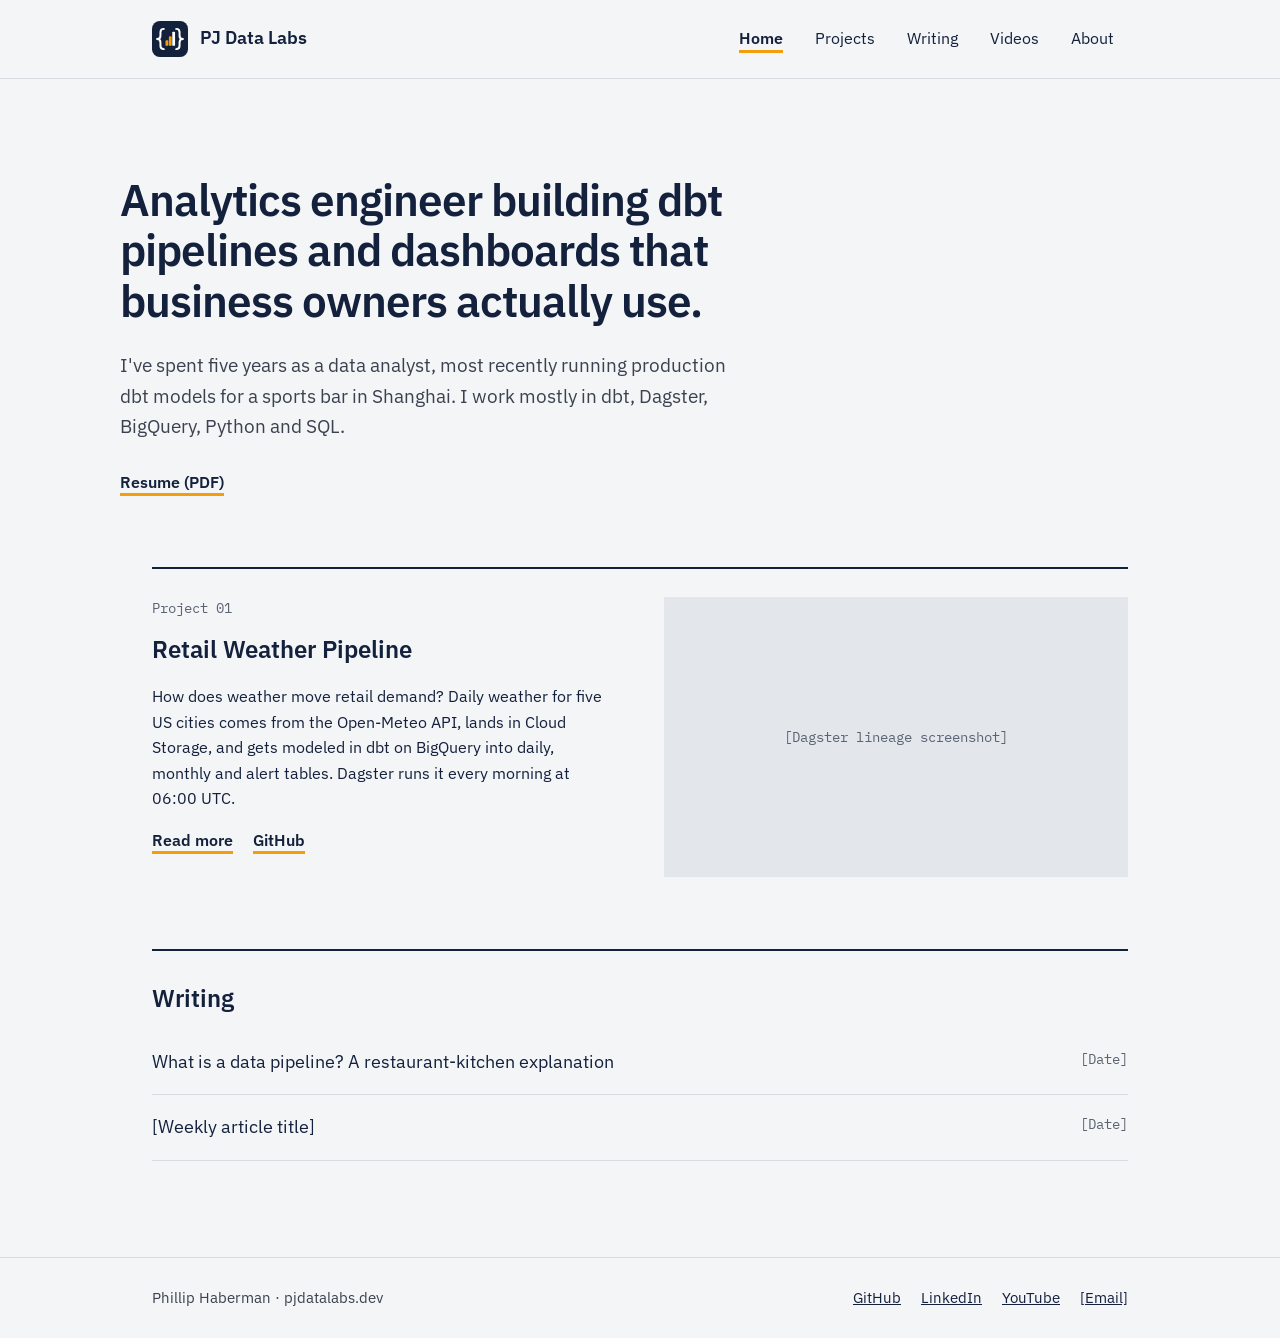
==== index.html @ 64bd1eba "pages" ====
<!DOCTYPE html>
<html lang="en">
<head>
  <meta charset="utf-8">
  <meta name="viewport" content="width=device-width, initial-scale=1">
  <title>PJ Data Labs | Phillip Haberman, Analytics Engineer</title>
  <meta name="description" content="Phillip Haberman builds dbt pipelines and dashboards. Portfolio, projects and writing.">
  <link rel="icon" href="img/logo.svg" type="image/svg+xml">
  <link rel="preconnect" href="https://fonts.googleapis.com">
  <link rel="preconnect" href="https://fonts.gstatic.com" crossorigin>
  <link rel="stylesheet" href="https://fonts.googleapis.com/css2?family=IBM+Plex+Mono:wght@400;500&family=IBM+Plex+Sans:wght@400;500;600;700&display=swap">
  <link rel="stylesheet" href="css/style.css">
</head>
<body>

  <header class="site-header">
    <div class="container">
      <a class="brand" href="index.html">
        <img src="img/logo.svg" alt="" width="36" height="36">
        PJ Data Labs
      </a>
      <nav class="nav" aria-label="Main">
        <a href="index.html" aria-current="page">Home</a>
        <a href="projects.html">Projects</a>
        <a href="writing.html">Writing</a>
        <a href="videos.html">Videos</a>
        <a href="about.html">About</a>
      </nav>
    </div>
  </header>

  <main>
    <section class="hero container">
      <h1>Analytics engineer building dbt pipelines and dashboards that business owners actually use.</h1>
      <p class="lead">I've spent five years as a data analyst, most recently running production dbt models for a sports bar in Shanghai. I work mostly in dbt, Dagster, BigQuery, Python and SQL.</p>
      <a class="link-accent" href="#">Resume (PDF)</a>
    </section>

    <div class="container">
      <section class="section">
        <div class="project">
          <div>
            <p class="label">Project 01</p>
            <h2>Retail Weather Pipeline</h2>
            <p>How does weather move retail demand? Daily weather for five US cities comes from the Open-Meteo API, lands in Cloud Storage, and gets modeled in dbt on BigQuery into daily, monthly and alert tables. Dagster runs it every morning at 06:00 UTC.</p>
            <p>
              <a class="link-accent" href="projects.html">Read more</a>
              &nbsp;&nbsp;&nbsp;
              <a class="link-accent" href="https://github.com/phaberman/retail-weather-pipeline">GitHub</a>
            </p>
          </div>
          <div class="placeholder">[Dagster lineage screenshot]</div>
        </div>
      </section>

      <section class="section">
        <h2>Writing</h2>
        <ul class="post-list">
          <li><a href="posts/what-is-a-data-pipeline.html"><span>What is a data pipeline? A restaurant-kitchen explanation</span><time>[Date]</time></a></li>
          <li><a href="#"><span>[Weekly article title]</span><time>[Date]</time></a></li>
        </ul>
      </section>
    </div>
  </main>

  <footer class="site-footer">
    <div class="container">
      <span>Phillip Haberman · pjdatalabs.dev</span>
      <ul>
        <li><a href="https://github.com/phaberman">GitHub</a></li>
        <li><a href="#">LinkedIn</a></li>
        <li><a href="#">YouTube</a></li>
        <li><a href="#">[Email]</a></li>
      </ul>
    </div>
  </footer>

</body>
</html>
---- css/style.css ----
/* Colors and fonts live here once. Change them here and every page updates. */
:root {
  --navy: #14213D;
  --amber: #F59E0B;
  --bg: #F4F5F7;
  --text: #3A4250;
  --muted: #5B6472;
  --rule: #D7DCE3;
  --placeholder: #E3E6EB;
  --font-sans: "IBM Plex Sans", sans-serif;
  --font-mono: "IBM Plex Mono", monospace;
}

/* Make width include padding, so layouts do what you expect. */
*, *::before, *::after { box-sizing: border-box; }

body {
  margin: 0;
  font-family: var(--font-sans);
  background: var(--bg);
  color: var(--navy);
  line-height: 1.6;
}

a { color: var(--navy); }
a:hover { color: var(--muted); }
img { max-width: 100%; height: auto; display: block; }

/* Centers content and caps its width on wide screens. */
.container { max-width: 1040px; margin: 0 auto; padding: 0 32px; }

/* Header and navigation */
.site-header { border-bottom: 1px solid var(--rule); }
.site-header .container {
  display: flex; flex-wrap: wrap; align-items: center;
  justify-content: space-between; gap: 12px;
  padding-top: 14px; padding-bottom: 14px;
}
.brand {
  display: flex; align-items: center; gap: 12px;
  text-decoration: none; font-size: 18px; font-weight: 600;
}
.nav { display: flex; flex-wrap: wrap; gap: 4px; }
.nav a { padding: 12px 14px; text-decoration: none; }
.nav a[aria-current="page"] {
  font-weight: 600; text-decoration: underline;
  text-decoration-color: var(--amber);
  text-decoration-thickness: 3px; text-underline-offset: 6px;
}

/* Text */
h1 { font-size: 44px; line-height: 1.15; letter-spacing: -1px; font-weight: 600; margin: 0 0 24px; }
h2 { font-size: 24px; font-weight: 600; margin: 0 0 12px; }
.lead { font-size: 19px; color: var(--text); max-width: 620px; margin: 0 0 28px; }
.label { font-family: var(--font-mono); font-size: 14px; color: var(--muted); margin: 0 0 10px; }

/* The amber-underlined link style used for calls to action */
.link-accent {
  font-weight: 600; text-decoration: underline;
  text-decoration-color: var(--amber);
  text-decoration-thickness: 3px; text-underline-offset: 5px;
}

/* Page sections */
.hero { padding: 96px 0 72px; }
.hero h1 { max-width: 760px; }
.section { border-top: 2px solid var(--navy); padding-top: 28px; margin-bottom: 72px; }

/* Project block: text on one side, screenshot on the other, stacks on phones */
.project { display: flex; flex-wrap: wrap; gap: 48px; }
.project > * { flex: 1 1 400px; min-width: 0; }
.placeholder {
  background: var(--placeholder); min-height: 280px;
  display: flex; align-items: center; justify-content: center;
  font-family: var(--font-mono); font-size: 14px; color: var(--muted);
}

/* Writing list */
.post-list { list-style: none; padding: 0; margin: 0; }
.post-list a {
  display: flex; flex-wrap: wrap; justify-content: space-between; gap: 8px;
  padding: 18px 0; border-bottom: 1px solid var(--rule);
  text-decoration: none; font-size: 18px;
}
.post-list time { font-family: var(--font-mono); font-size: 14px; color: var(--muted); }

/* Footer */
.site-footer { border-top: 1px solid var(--rule); margin-top: 96px; }
.site-footer .container {
  display: flex; flex-wrap: wrap; justify-content: space-between; gap: 16px;
  padding-top: 28px; padding-bottom: 28px; font-size: 15px; color: var(--text);
}
.site-footer ul { list-style: none; display: flex; flex-wrap: wrap; gap: 20px; margin: 0; padding: 0; }

/* Inner pages (Projects, About) */
.page { padding: 88px 0 0; }
.actions { display: flex; flex-wrap: wrap; gap: 24px; margin: 0 0 48px; font-size: 17px; }
.placeholder.tall { min-height: 360px; }
.caption { font-size: 14px; color: var(--muted); margin: 12px 0 56px; }

/* Main text on the left, small sidebar on the right; stacks on phones */
.columns { display: flex; flex-wrap: wrap; gap: 56px; }
.columns > .main { flex: 2 1 460px; min-width: 0; }
.columns > aside { flex: 1 1 260px; min-width: 0; }

/* Long-form text */
.prose p { font-size: 17px; line-height: 1.7; color: var(--text); margin: 0 0 16px; }
.prose h2 { margin-top: 40px; }
.prose h2:first-child { margin-top: 0; }

/* Label/value list, used for the tech stack */
.stack { display: grid; grid-template-columns: auto 1fr; gap: 10px 20px; margin: 0; }
.stack dt { color: var(--muted); }
.stack dd { margin: 0; font-family: var(--font-mono); font-size: 15px; }

/* About page sidebar */
.placeholder.portrait { aspect-ratio: 4 / 5; min-height: 0; margin-bottom: 28px; }
.contact { list-style: none; margin: 0; padding: 0; font-size: 17px; }
.contact li { margin: 0 0 8px; }
.contact li:first-child { margin-bottom: 14px; }

/* Writing */
.post { max-width: 680px; }
.post-meta { font-family: var(--font-mono); font-size: 14px; color: var(--muted); margin: 0 0 28px; }
.post h2 { margin-top: 40px; }
.post p, .post li { font-size: 18px; line-height: 1.7; color: var(--text); }
.post p { margin: 0 0 18px; }
.post ul, .post ol { padding-left: 22px; }
.post img { margin: 28px 0; }
.post pre { background: #E8EBF1; padding: 16px; overflow-x: auto; font-family: var(--font-mono); font-size: 14px; line-height: 1.5; }
.post code { font-family: var(--font-mono); font-size: 0.9em; }

/* Videos */
.video-grid {
  list-style: none; margin: 0 0 56px; padding: 0;
  display: grid; grid-template-columns: repeat(auto-fill, minmax(240px, 1fr)); gap: 28px;
}
.video-card a { display: block; text-decoration: none; }
.video-card img {
  width: 100%; aspect-ratio: 16 / 9; object-fit: cover;
  margin: 0 0 12px; background: var(--placeholder);
}
.video-card h3 { font-size: 18px; line-height: 1.35; font-weight: 600; margin: 0 0 6px; }
.video-card p { font-size: 15px; color: var(--muted); margin: 0; }
.video-card a:hover h3 {
  text-decoration: underline; text-decoration-color: var(--amber);
  text-decoration-thickness: 3px; text-underline-offset: 4px;
}



/* Smaller screens */
@media (max-width: 600px) {
  .container { padding: 0 20px; }
  h1 { font-size: 30px; }
  .hero { padding: 48px 0 40px; }
}
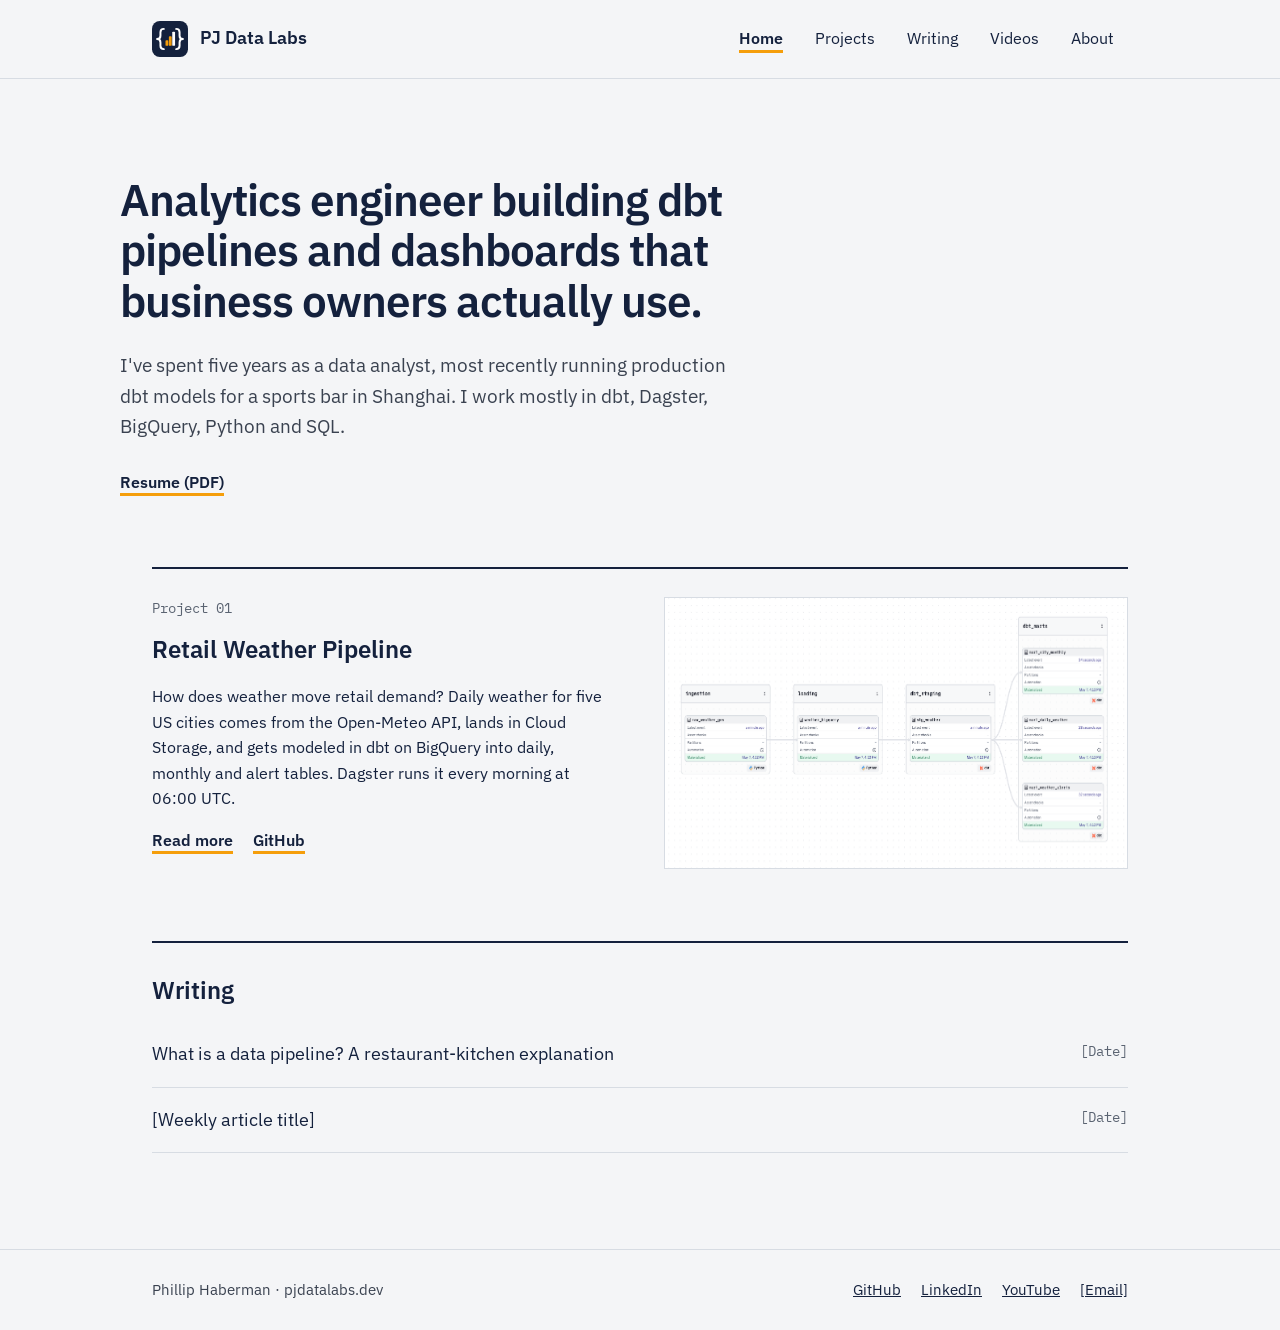
==== commit a4ffa1f3: "some photo adds" ====
--- a/index.html
+++ b/index.html
@@ -49,7 +49,7 @@
               <a class="link-accent" href="https://github.com/phaberman/retail-weather-pipeline">GitHub</a>
             </p>
           </div>
-          <div class="placeholder">[Dagster lineage screenshot]</div>
+          <img class="screenshot" src="img/dagster-lineage.png" alt="Dagster asset graph for the Retail Weather Pipeline, from the API call through the dbt marts">
         </div>
       </section>
 
--- a/css/style.css
+++ b/css/style.css
@@ -147,6 +147,8 @@
   text-decoration-thickness: 3px; text-underline-offset: 4px;
 }
 
+/* Real screenshots */
+.screenshot { width: 100%; height: auto; border: 1px solid var(--rule); }
 
 
 /* Smaller screens */
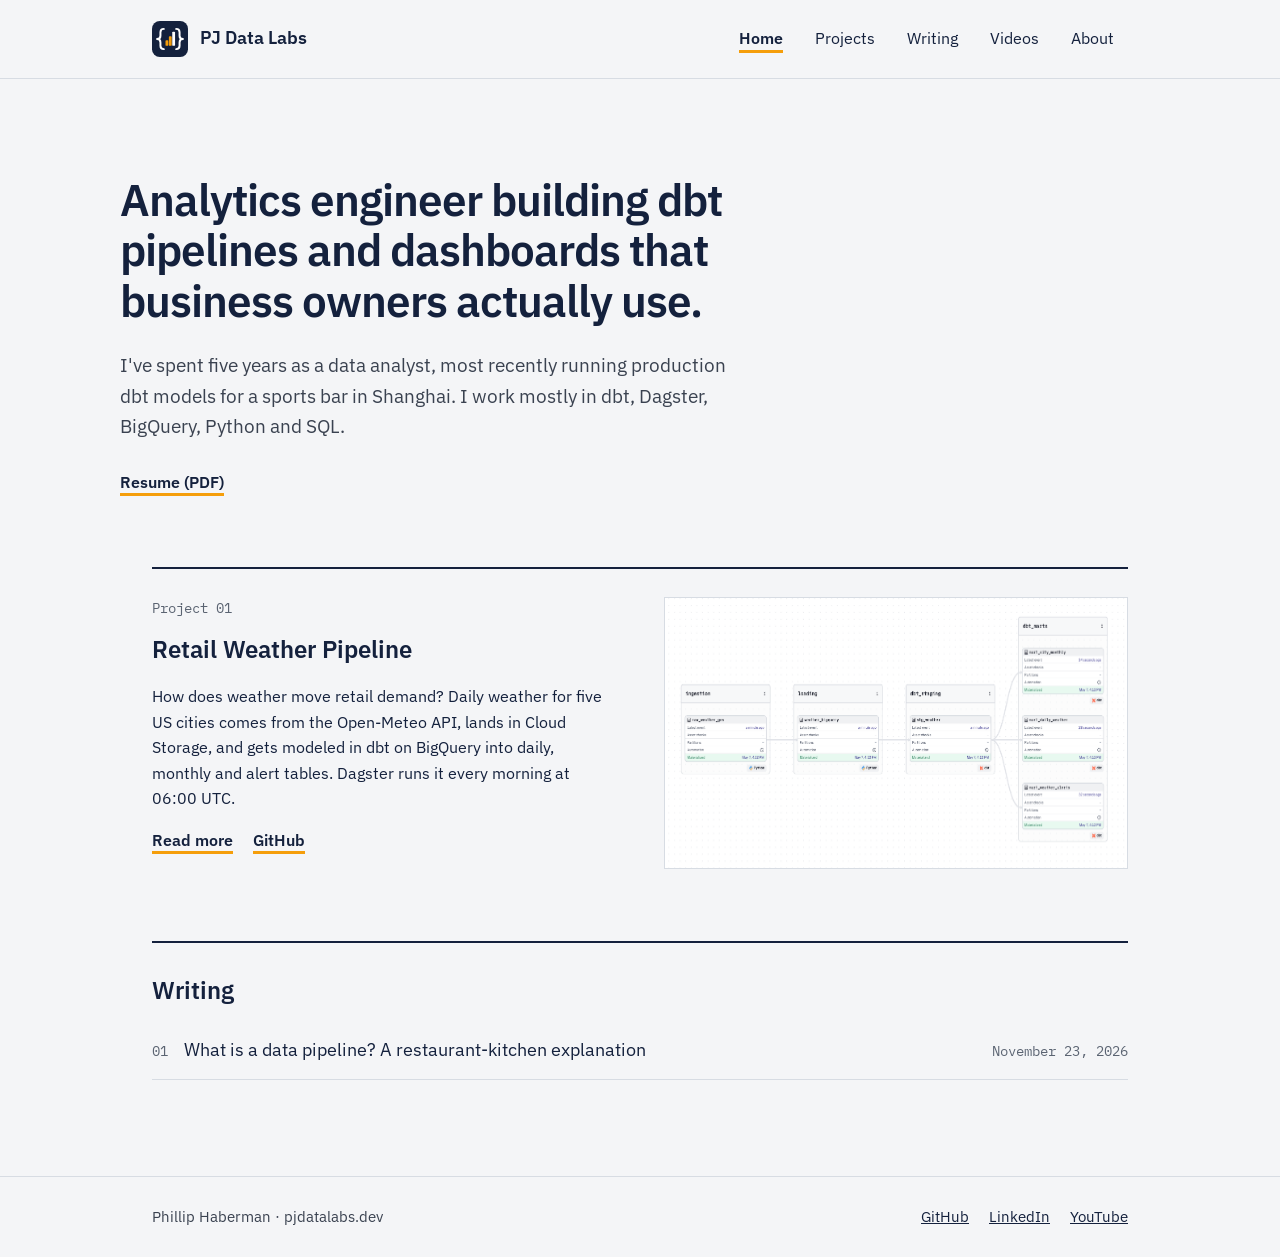
==== commit 7bbadf1f: "added first post" ====
--- a/index.html
+++ b/index.html
@@ -33,7 +33,7 @@
     <section class="hero container">
       <h1>Analytics engineer building dbt pipelines and dashboards that business owners actually use.</h1>
       <p class="lead">I've spent five years as a data analyst, most recently running production dbt models for a sports bar in Shanghai. I work mostly in dbt, Dagster, BigQuery, Python and SQL.</p>
-      <a class="link-accent" href="#">Resume (PDF)</a>
+      <a class="link-accent" href="my_resume.pdf" download="my_resume.pdf">Resume (PDF)</a>
     </section>
 
     <div class="container">
@@ -56,8 +56,7 @@
       <section class="section">
         <h2>Writing</h2>
         <ul class="post-list">
-          <li><a href="posts/what-is-a-data-pipeline.html"><span>What is a data pipeline? A restaurant-kitchen explanation</span><time>[Date]</time></a></li>
-          <li><a href="#"><span>[Weekly article title]</span><time>[Date]</time></a></li>
+          <li><a href="posts/what-is-a-data-pipeline.html"><span>What is a data pipeline? A restaurant-kitchen explanation</span><time datetime="2026-11-23">November 23, 2026</time></a></li>
         </ul>
       </section>
     </div>
@@ -67,10 +66,9 @@
     <div class="container">
       <span>Phillip Haberman · pjdatalabs.dev</span>
       <ul>
-        <li><a href="https://github.com/phaberman">GitHub</a></li>
-        <li><a href="#">LinkedIn</a></li>
-        <li><a href="#">YouTube</a></li>
-        <li><a href="#">[Email]</a></li>
+        <li><a href="https://github.com/phaberman" target="_blank" rel="noopener noreferrer">GitHub</a></li>
+        <li><a href="https://www.linkedin.com/in/phillip-haberman/" target="_blank" rel="noopener noreferrer">LinkedIn</a></li>
+        <li><a href="https://www.youtube.com/@pj_data_labs" target="_blank" rel="noopener noreferrer">YouTube</a></li>
       </ul>
     </div>
   </footer>
--- a/css/style.css
+++ b/css/style.css
@@ -76,13 +76,19 @@
 }
 
 /* Writing list */
-.post-list { list-style: none; padding: 0; margin: 0; }
+.post-list { list-style: none; padding: 0; margin: 0; counter-reset: posts; }
+.post-list li { counter-increment: posts; }
 .post-list a {
-  display: flex; flex-wrap: wrap; justify-content: space-between; gap: 8px;
-  padding: 18px 0; border-bottom: 1px solid var(--rule);
+  display: flex; align-items: baseline; gap: 16px;
+  padding: 14px 0; border-bottom: 1px solid var(--rule);
   text-decoration: none; font-size: 18px;
 }
-.post-list time { font-family: var(--font-mono); font-size: 14px; color: var(--muted); }
+.post-list a::before {
+  content: counter(posts, decimal-leading-zero);
+  font-family: var(--font-mono); font-size: 14px; color: var(--muted);
+}
+.post-list a span { flex: 1; }
+.post-list time { font-family: var(--font-mono); font-size: 14px; color: var(--muted); margin-left: auto; }
 
 /* Footer */
 .site-footer { border-top: 1px solid var(--rule); margin-top: 96px; }
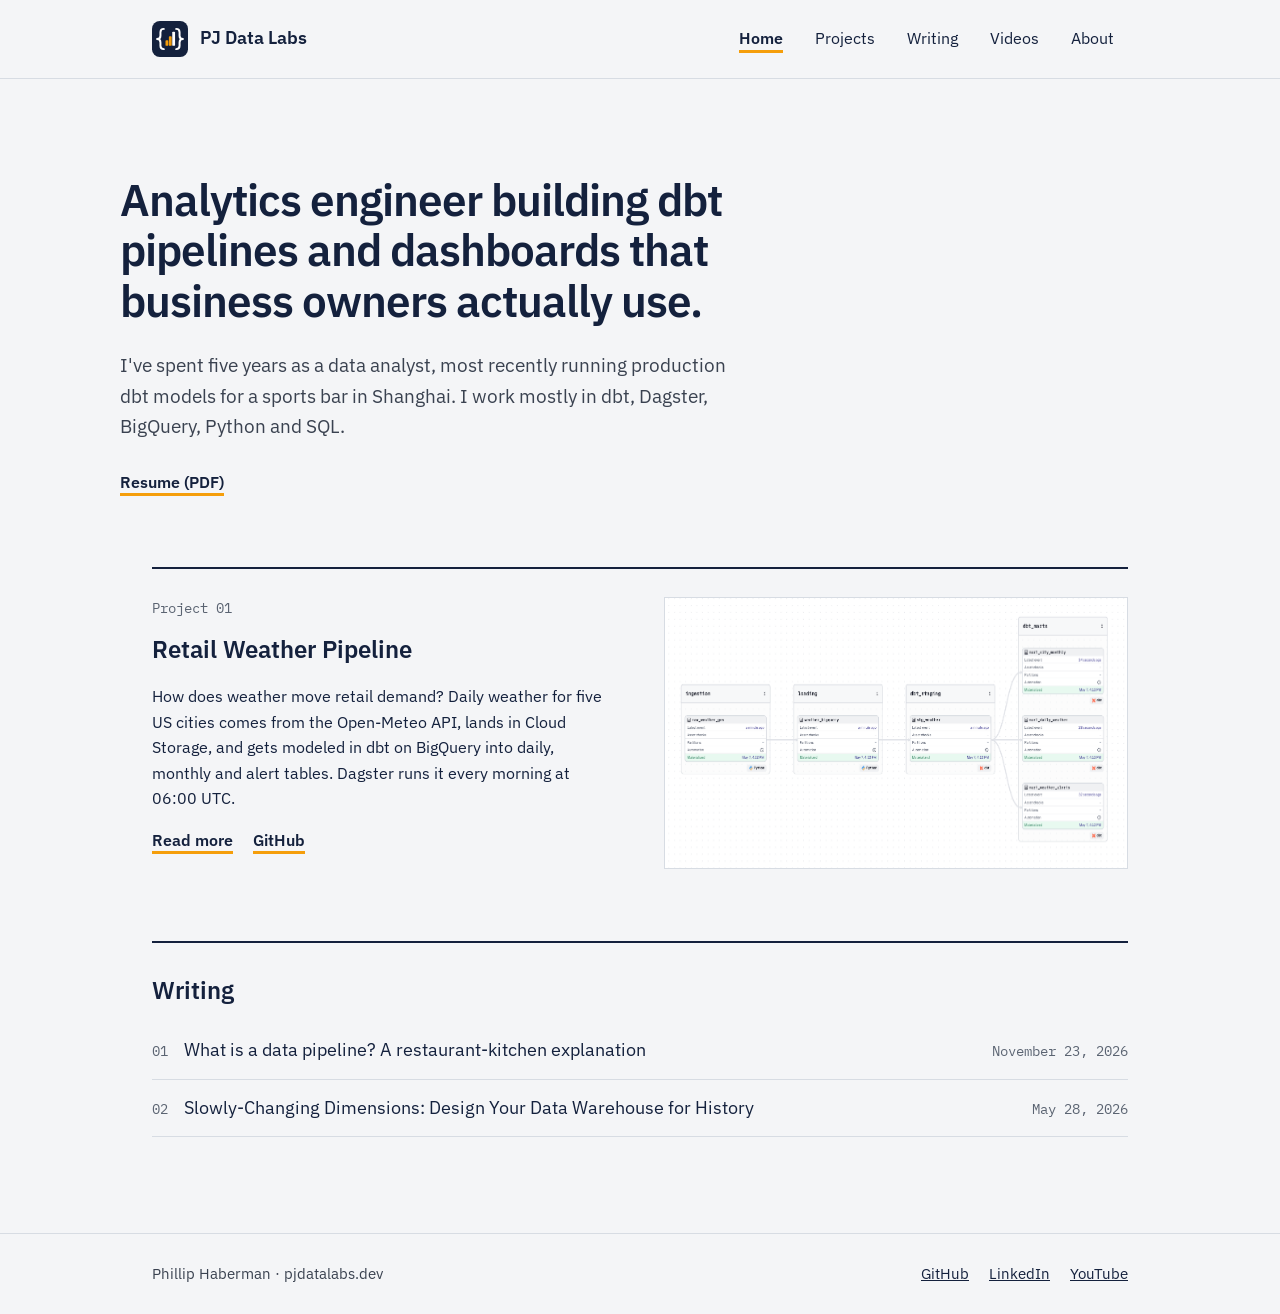
==== commit a58eaf2e: "add articel 2" ====
--- a/index.html
+++ b/index.html
@@ -57,6 +57,7 @@
         <h2>Writing</h2>
         <ul class="post-list">
           <li><a href="posts/what-is-a-data-pipeline.html"><span>What is a data pipeline? A restaurant-kitchen explanation</span><time datetime="2026-11-23">November 23, 2026</time></a></li>
+          <li><a href="posts/slowly-changing-dimensions.html"><span>Slowly-Changing Dimensions: Design Your Data Warehouse for History</span><time datetime="2026-05-28">May 28, 2026</time></a></li>
         </ul>
       </section>
     </div>
--- a/css/style.css
+++ b/css/style.css
@@ -87,6 +87,8 @@
   content: counter(posts, decimal-leading-zero);
   font-family: var(--font-mono); font-size: 14px; color: var(--muted);
 }
+.post-list a:has(img) { align-items: center; }
+.post-list img { width: 112px; height: 72px; object-fit: cover; flex: none; }
 .post-list a span { flex: 1; }
 .post-list time { font-family: var(--font-mono); font-size: 14px; color: var(--muted); margin-left: auto; }
 
@@ -120,7 +122,7 @@
 .stack dd { margin: 0; font-family: var(--font-mono); font-size: 15px; }
 
 /* About page sidebar */
-.placeholder.portrait { aspect-ratio: 4 / 5; min-height: 0; margin-bottom: 28px; }
+.placeholder.portrait, img.portrait { aspect-ratio: 4 / 5; min-height: 0; margin-bottom: 28px; object-fit: cover; object-position: center 20%; width: 100%; }
 .contact { list-style: none; margin: 0; padding: 0; font-size: 17px; }
 .contact li { margin: 0 0 8px; }
 .contact li:first-child { margin-bottom: 14px; }
@@ -141,17 +143,22 @@
   list-style: none; margin: 0 0 56px; padding: 0;
   display: grid; grid-template-columns: repeat(auto-fill, minmax(240px, 1fr)); gap: 28px;
 }
-.video-card a { display: block; text-decoration: none; }
-.video-card img {
+.video-play {
+  display: block; width: 100%; padding: 0; border: 0;
+  margin: 0 0 12px; background: var(--placeholder); cursor: pointer;
+}
+.video-play img, .video-card iframe {
   width: 100%; aspect-ratio: 16 / 9; object-fit: cover;
-  margin: 0 0 12px; background: var(--placeholder);
+  border: 0; margin: 0; display: block; background: var(--placeholder);
 }
+.video-card iframe { margin: 0 0 12px; }
 .video-card h3 { font-size: 18px; line-height: 1.35; font-weight: 600; margin: 0 0 6px; }
-.video-card p { font-size: 15px; color: var(--muted); margin: 0; }
-.video-card a:hover h3 {
+.video-card h3 a { text-decoration: none; }
+.video-card h3 a:hover {
   text-decoration: underline; text-decoration-color: var(--amber);
   text-decoration-thickness: 3px; text-underline-offset: 4px;
 }
+.video-card p { font-size: 15px; color: var(--muted); margin: 0; }
 
 /* Real screenshots */
 .screenshot { width: 100%; height: auto; border: 1px solid var(--rule); }
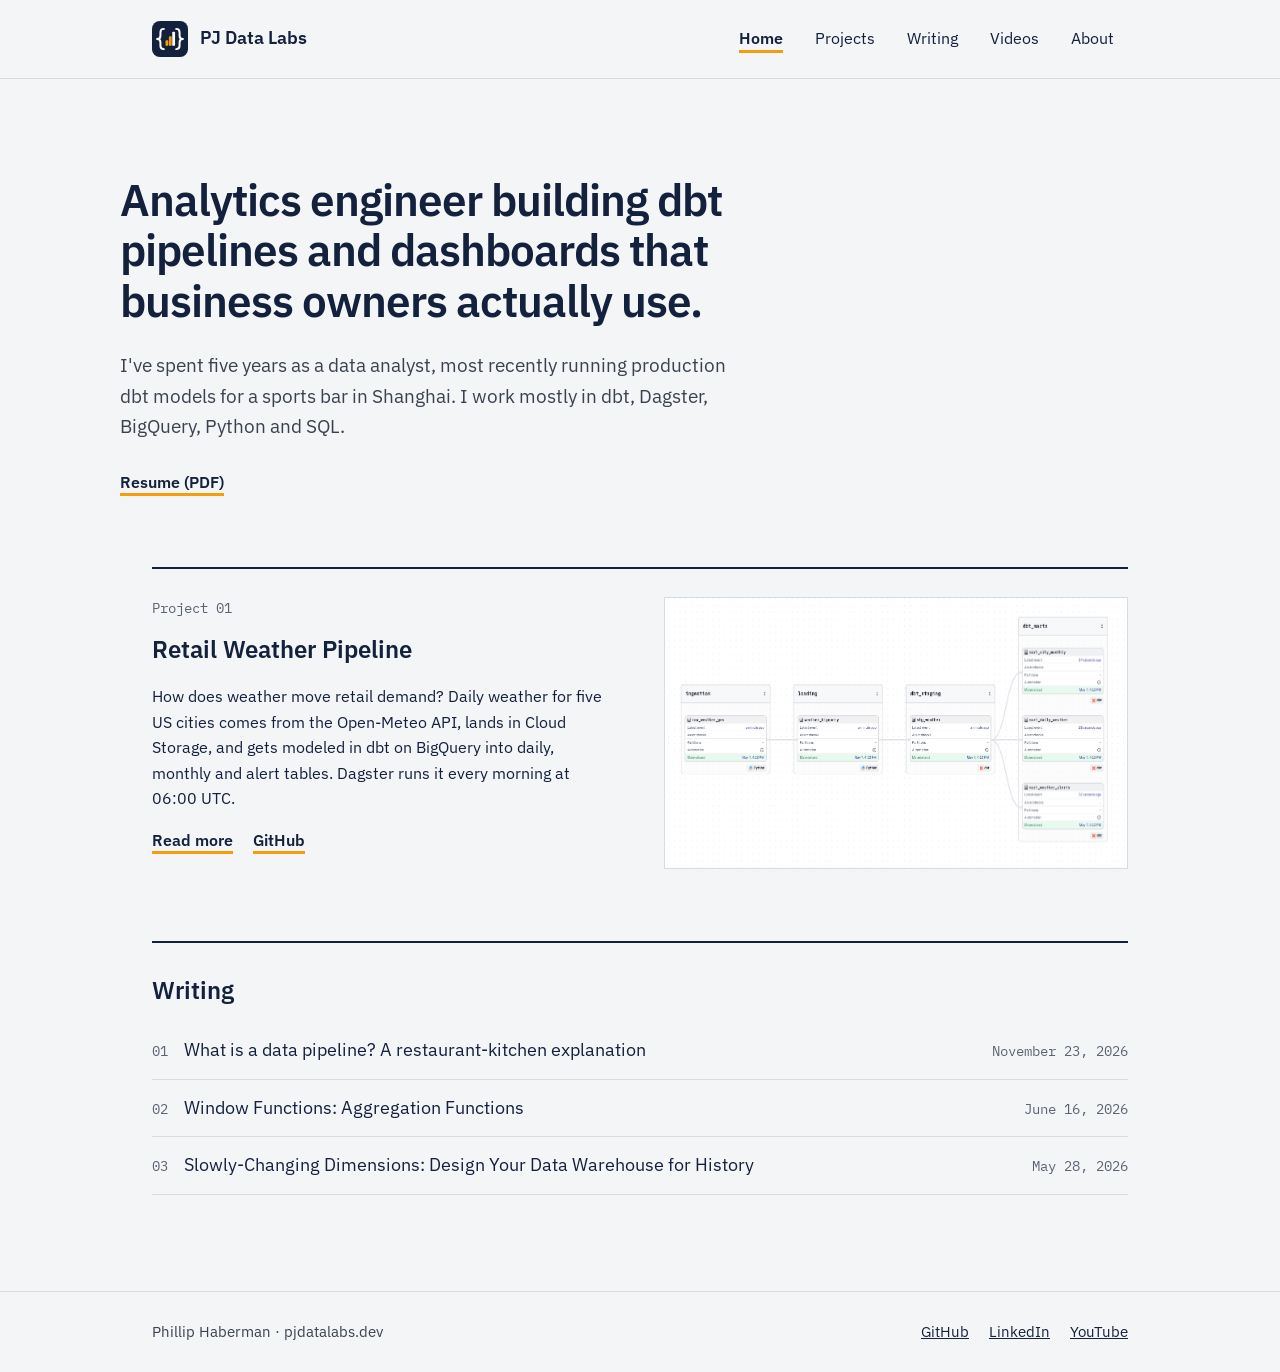
==== commit e5422143: "add article 3" ====
--- a/index.html
+++ b/index.html
@@ -57,6 +57,7 @@
         <h2>Writing</h2>
         <ul class="post-list">
           <li><a href="posts/what-is-a-data-pipeline.html"><span>What is a data pipeline? A restaurant-kitchen explanation</span><time datetime="2026-11-23">November 23, 2026</time></a></li>
+          <li><a href="posts/window-functions-aggregation.html"><span>Window Functions: Aggregation Functions</span><time datetime="2026-06-16">June 16, 2026</time></a></li>
           <li><a href="posts/slowly-changing-dimensions.html"><span>Slowly-Changing Dimensions: Design Your Data Warehouse for History</span><time datetime="2026-05-28">May 28, 2026</time></a></li>
         </ul>
       </section>
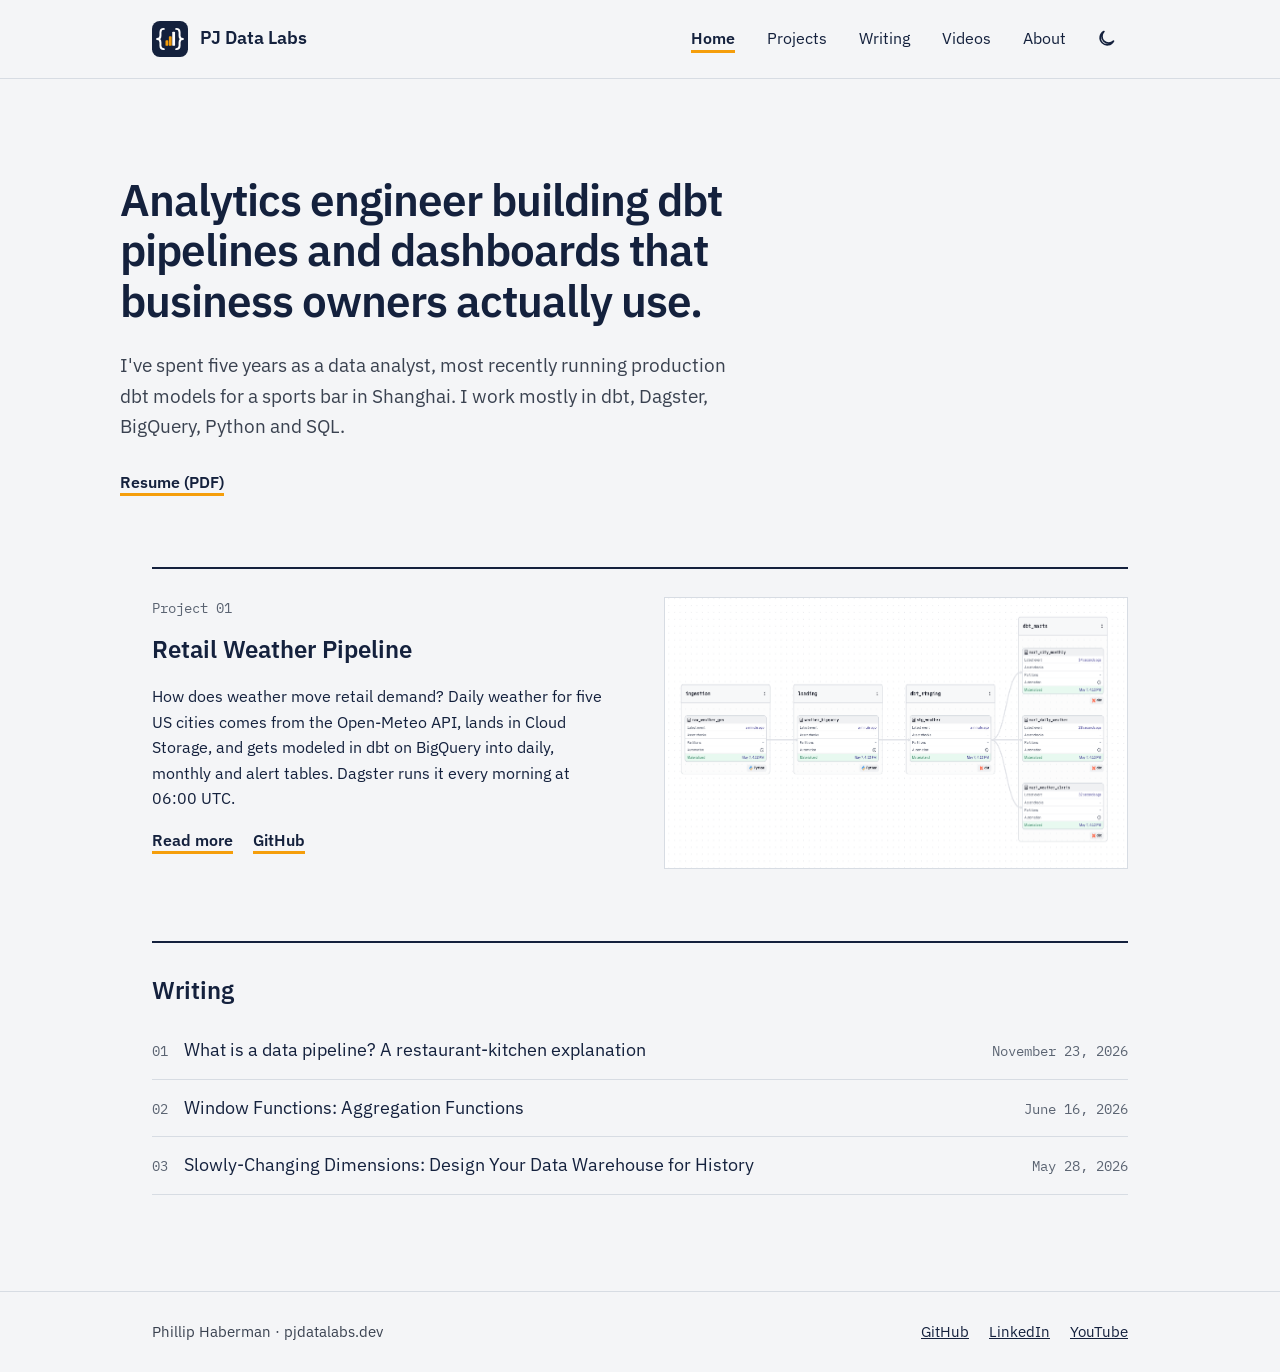
==== commit ad5c9e12: "added dark mode" ====
--- a/index.html
+++ b/index.html
@@ -10,6 +10,7 @@
   <link rel="preconnect" href="https://fonts.gstatic.com" crossorigin>
   <link rel="stylesheet" href="https://fonts.googleapis.com/css2?family=IBM+Plex+Mono:wght@400;500&family=IBM+Plex+Sans:wght@400;500;600;700&display=swap">
   <link rel="stylesheet" href="css/style.css">
+  <script src="js/theme.js"></script>
 </head>
 <body>
 
@@ -19,6 +20,7 @@
         <img src="img/logo.svg" alt="" width="36" height="36">
         PJ Data Labs
       </a>
+      <div class="header-tools">
       <nav class="nav" aria-label="Main">
         <a href="index.html" aria-current="page">Home</a>
         <a href="projects.html">Projects</a>
@@ -26,6 +28,11 @@
         <a href="videos.html">Videos</a>
         <a href="about.html">About</a>
       </nav>
+      <button class="theme-toggle" type="button" aria-label="Switch to dark mode">
+        <svg class="icon-moon" viewBox="0 0 24 24" aria-hidden="true" fill="none" stroke="currentColor" stroke-width="2" stroke-linecap="round" stroke-linejoin="round"><path d="M21 14.5A8.5 8.5 0 1 1 9.5 3 7 7 0 0 0 21 14.5z"/></svg>
+        <svg class="icon-sun" viewBox="0 0 24 24" aria-hidden="true" fill="none" stroke="currentColor" stroke-width="2" stroke-linecap="round"><circle cx="12" cy="12" r="4"/><path d="M12 2v2M12 20v2M4.9 4.9l1.4 1.4M17.7 17.7l1.4 1.4M2 12h2M20 12h2M4.9 19.1l1.4-1.4M17.7 6.3l1.4-1.4"/></svg>
+      </button>
+      </div>
     </div>
   </header>
 
--- a/css/style.css
+++ b/css/style.css
@@ -7,8 +7,21 @@
   --muted: #5B6472;
   --rule: #D7DCE3;
   --placeholder: #E3E6EB;
+  --code: #E8EBF1;
   --font-sans: "IBM Plex Sans", sans-serif;
   --font-mono: "IBM Plex Mono", monospace;
+  color-scheme: light;
+}
+
+[data-theme="dark"] {
+  --navy: #E8EAF0;
+  --bg: #12141A;
+  --text: #C5CAD3;
+  --muted: #9AA3B2;
+  --rule: #2C3340;
+  --placeholder: #1C212B;
+  --code: #1C212B;
+  color-scheme: dark;
 }
 
 /* Make width include padding, so layouts do what you expect. */
@@ -40,7 +53,17 @@
   display: flex; align-items: center; gap: 12px;
   text-decoration: none; font-size: 18px; font-weight: 600;
 }
+.header-tools { display: flex; align-items: center; gap: 4px; margin-left: auto; }
 .nav { display: flex; flex-wrap: wrap; gap: 4px; }
+.theme-toggle {
+  width: 44px; height: 44px; padding: 0; border: 0; background: none;
+  color: var(--navy); cursor: pointer; display: grid; place-items: center;
+}
+.theme-toggle svg { width: 20px; height: 20px; }
+.theme-toggle .icon-sun { display: none; }
+[data-theme="dark"] .theme-toggle .icon-moon { display: none; }
+[data-theme="dark"] .theme-toggle .icon-sun { display: block; }
+[data-theme="dark"] .brand img { box-shadow: 0 0 0 1px var(--rule); border-radius: 8px; }
 .nav a { padding: 12px 14px; text-decoration: none; }
 .nav a[aria-current="page"] {
   font-weight: 600; text-decoration: underline;
@@ -135,7 +158,7 @@
 .post p { margin: 0 0 18px; }
 .post ul, .post ol { padding-left: 22px; }
 .post img { margin: 28px 0; }
-.post pre { background: #E8EBF1; padding: 16px; overflow-x: auto; font-family: var(--font-mono); font-size: 14px; line-height: 1.5; }
+.post pre { background: var(--code); padding: 16px; overflow-x: auto; font-family: var(--font-mono); font-size: 14px; line-height: 1.5; }
 .post code { font-family: var(--font-mono); font-size: 0.9em; }
 
 /* Videos */
